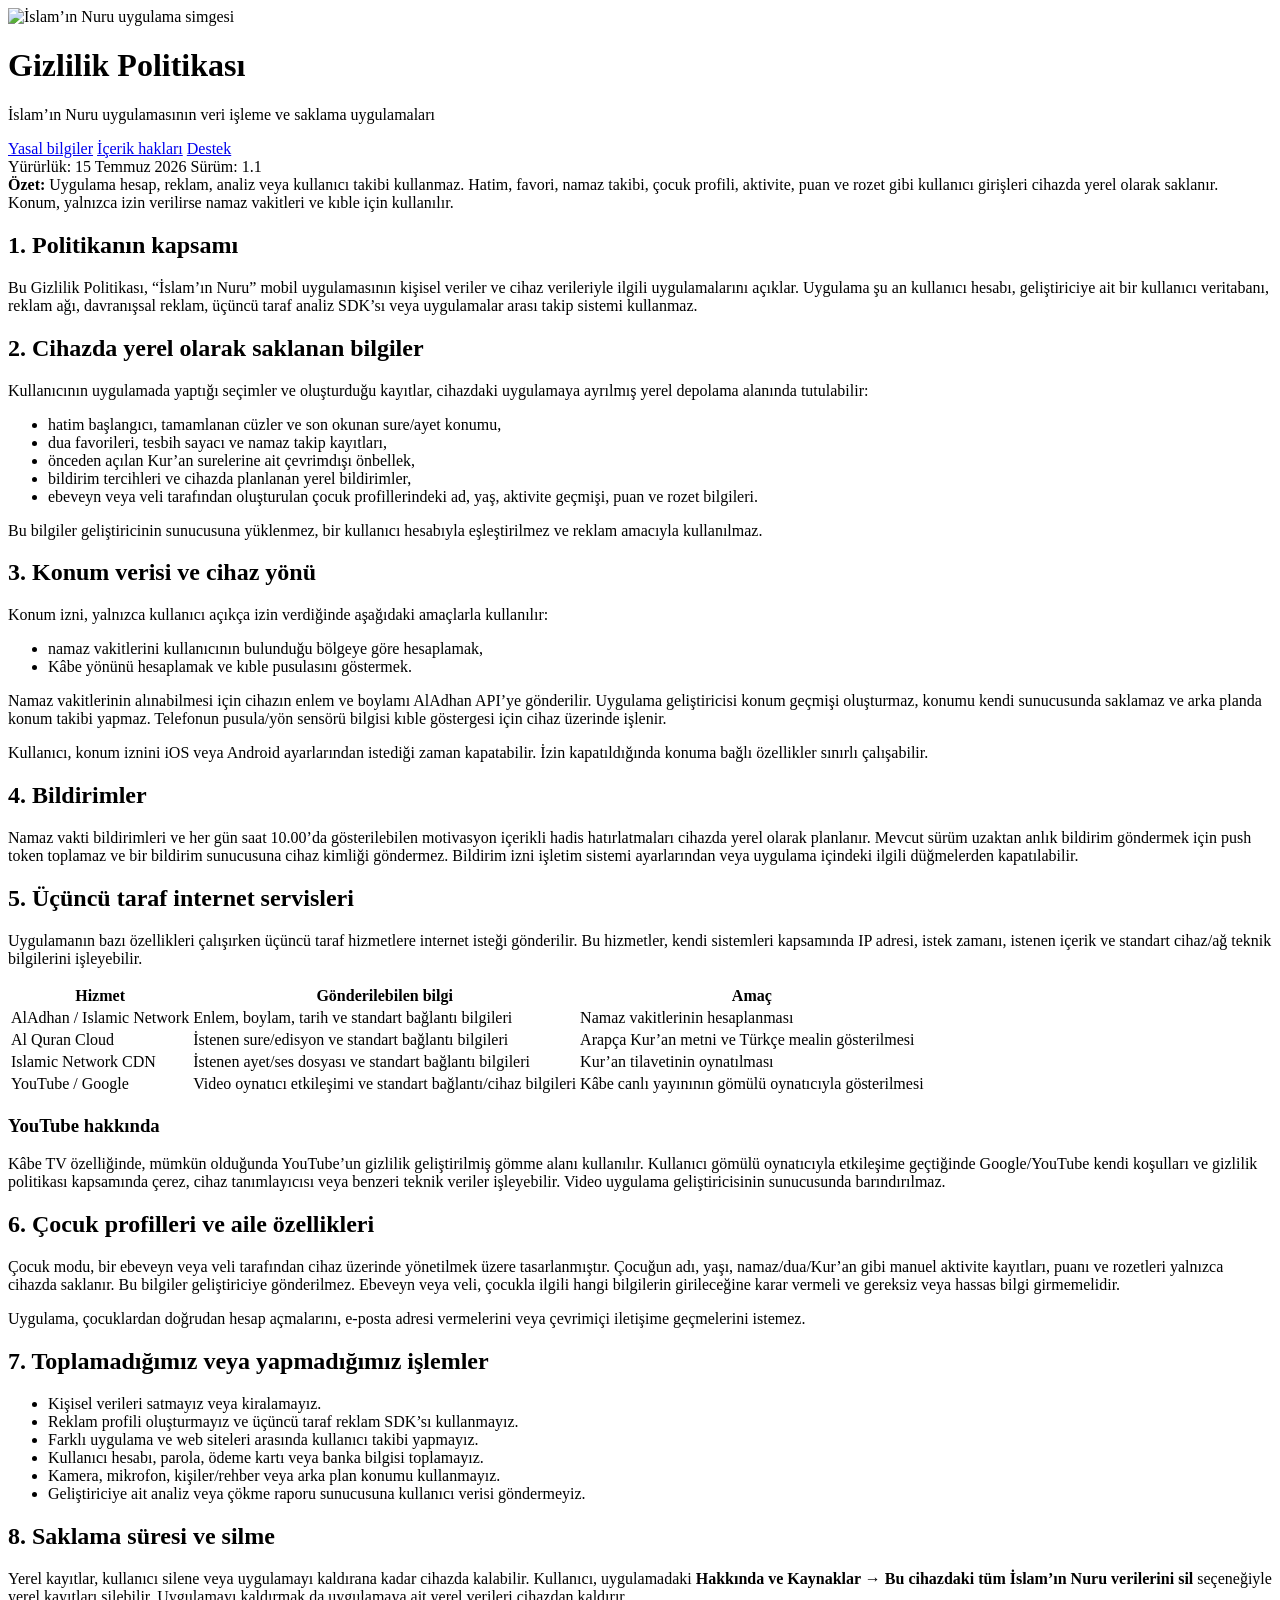
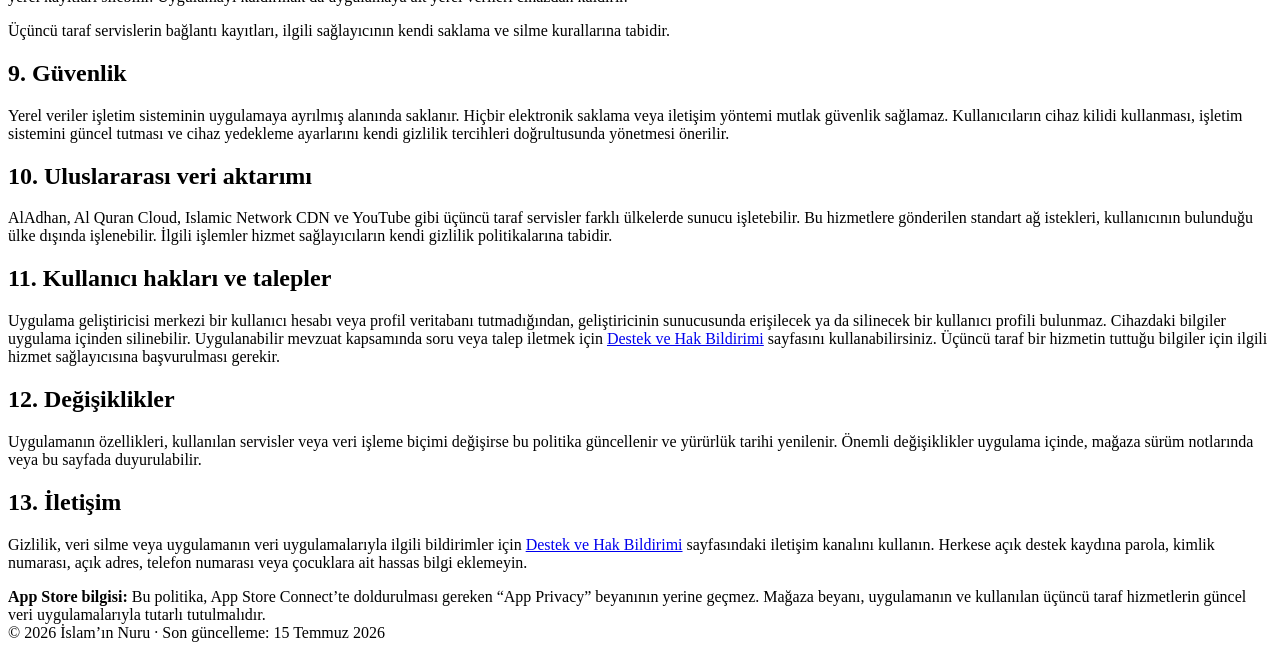
==== privacy-policy.html @ b2684654 "Add files via upload" ====
<!doctype html>
<html lang="tr">
<head>
  <meta charset="utf-8">
  <meta name="viewport" content="width=device-width,initial-scale=1">
  <meta name="description" content="İslam’ın Nuru gizlilik politikası">
  <title>İslam’ın Nuru — Gizlilik Politikası</title>
  <link rel="icon" href="assets/islamin-nuru-icon.png">
  <link rel="stylesheet" href="assets/style.css">
</head>
<body>
<main class="wrap">
  <header class="hero">
    <img class="logo" src="assets/islamin-nuru-icon.png" alt="İslam’ın Nuru uygulama simgesi">
    <h1>Gizlilik Politikası</h1>
    <p>İslam’ın Nuru uygulamasının veri işleme ve saklama uygulamaları</p>
    <nav class="nav">
      <a href="index.html">Yasal bilgiler</a>
      <a href="content-rights.html">İçerik hakları</a>
      <a href="support.html">Destek</a>
    </nav>
  </header>

  <article class="card">
    <div class="meta">
      <span class="badge">Yürürlük: 15 Temmuz 2026</span>
      <span class="badge">Sürüm: 1.1</span>
    </div>

    <div class="notice"><strong>Özet:</strong> Uygulama hesap, reklam, analiz veya kullanıcı takibi kullanmaz. Hatim, favori, namaz takibi, çocuk profili, aktivite, puan ve rozet gibi kullanıcı girişleri cihazda yerel olarak saklanır. Konum, yalnızca izin verilirse namaz vakitleri ve kıble için kullanılır.</div>

    <h2>1. Politikanın kapsamı</h2>
    <p>Bu Gizlilik Politikası, “İslam’ın Nuru” mobil uygulamasının kişisel veriler ve cihaz verileriyle ilgili uygulamalarını açıklar. Uygulama şu an kullanıcı hesabı, geliştiriciye ait bir kullanıcı veritabanı, reklam ağı, davranışsal reklam, üçüncü taraf analiz SDK’sı veya uygulamalar arası takip sistemi kullanmaz.</p>

    <h2>2. Cihazda yerel olarak saklanan bilgiler</h2>
    <p>Kullanıcının uygulamada yaptığı seçimler ve oluşturduğu kayıtlar, cihazdaki uygulamaya ayrılmış yerel depolama alanında tutulabilir:</p>
    <ul>
      <li>hatim başlangıcı, tamamlanan cüzler ve son okunan sure/ayet konumu,</li>
      <li>dua favorileri, tesbih sayacı ve namaz takip kayıtları,</li>
      <li>önceden açılan Kur’an surelerine ait çevrimdışı önbellek,</li>
      <li>bildirim tercihleri ve cihazda planlanan yerel bildirimler,</li>
      <li>ebeveyn veya veli tarafından oluşturulan çocuk profillerindeki ad, yaş, aktivite geçmişi, puan ve rozet bilgileri.</li>
    </ul>
    <p>Bu bilgiler geliştiricinin sunucusuna yüklenmez, bir kullanıcı hesabıyla eşleştirilmez ve reklam amacıyla kullanılmaz.</p>

    <h2>3. Konum verisi ve cihaz yönü</h2>
    <p>Konum izni, yalnızca kullanıcı açıkça izin verdiğinde aşağıdaki amaçlarla kullanılır:</p>
    <ul>
      <li>namaz vakitlerini kullanıcının bulunduğu bölgeye göre hesaplamak,</li>
      <li>Kâbe yönünü hesaplamak ve kıble pusulasını göstermek.</li>
    </ul>
    <p>Namaz vakitlerinin alınabilmesi için cihazın enlem ve boylamı AlAdhan API’ye gönderilir. Uygulama geliştiricisi konum geçmişi oluşturmaz, konumu kendi sunucusunda saklamaz ve arka planda konum takibi yapmaz. Telefonun pusula/yön sensörü bilgisi kıble göstergesi için cihaz üzerinde işlenir.</p>
    <p>Kullanıcı, konum iznini iOS veya Android ayarlarından istediği zaman kapatabilir. İzin kapatıldığında konuma bağlı özellikler sınırlı çalışabilir.</p>

    <h2>4. Bildirimler</h2>
    <p>Namaz vakti bildirimleri ve her gün saat 10.00’da gösterilebilen motivasyon içerikli hadis hatırlatmaları cihazda yerel olarak planlanır. Mevcut sürüm uzaktan anlık bildirim göndermek için push token toplamaz ve bir bildirim sunucusuna cihaz kimliği göndermez. Bildirim izni işletim sistemi ayarlarından veya uygulama içindeki ilgili düğmelerden kapatılabilir.</p>

    <h2>5. Üçüncü taraf internet servisleri</h2>
    <p>Uygulamanın bazı özellikleri çalışırken üçüncü taraf hizmetlere internet isteği gönderilir. Bu hizmetler, kendi sistemleri kapsamında IP adresi, istek zamanı, istenen içerik ve standart cihaz/ağ teknik bilgilerini işleyebilir.</p>

    <div class="table-wrap">
      <table>
        <thead><tr><th>Hizmet</th><th>Gönderilebilen bilgi</th><th>Amaç</th></tr></thead>
        <tbody>
          <tr><td>AlAdhan / Islamic Network</td><td>Enlem, boylam, tarih ve standart bağlantı bilgileri</td><td>Namaz vakitlerinin hesaplanması</td></tr>
          <tr><td>Al Quran Cloud</td><td>İstenen sure/edisyon ve standart bağlantı bilgileri</td><td>Arapça Kur’an metni ve Türkçe mealin gösterilmesi</td></tr>
          <tr><td>Islamic Network CDN</td><td>İstenen ayet/ses dosyası ve standart bağlantı bilgileri</td><td>Kur’an tilavetinin oynatılması</td></tr>
          <tr><td>YouTube / Google</td><td>Video oynatıcı etkileşimi ve standart bağlantı/cihaz bilgileri</td><td>Kâbe canlı yayınının gömülü oynatıcıyla gösterilmesi</td></tr>
        </tbody>
      </table>
    </div>

    <h3>YouTube hakkında</h3>
    <p>Kâbe TV özelliğinde, mümkün olduğunda YouTube’un gizlilik geliştirilmiş gömme alanı kullanılır. Kullanıcı gömülü oynatıcıyla etkileşime geçtiğinde Google/YouTube kendi koşulları ve gizlilik politikası kapsamında çerez, cihaz tanımlayıcısı veya benzeri teknik veriler işleyebilir. Video uygulama geliştiricisinin sunucusunda barındırılmaz.</p>

    <h2>6. Çocuk profilleri ve aile özellikleri</h2>
    <p>Çocuk modu, bir ebeveyn veya veli tarafından cihaz üzerinde yönetilmek üzere tasarlanmıştır. Çocuğun adı, yaşı, namaz/dua/Kur’an gibi manuel aktivite kayıtları, puanı ve rozetleri yalnızca cihazda saklanır. Bu bilgiler geliştiriciye gönderilmez. Ebeveyn veya veli, çocukla ilgili hangi bilgilerin girileceğine karar vermeli ve gereksiz veya hassas bilgi girmemelidir.</p>
    <p>Uygulama, çocuklardan doğrudan hesap açmalarını, e-posta adresi vermelerini veya çevrimiçi iletişime geçmelerini istemez.</p>

    <h2>7. Toplamadığımız veya yapmadığımız işlemler</h2>
    <ul>
      <li>Kişisel verileri satmayız veya kiralamayız.</li>
      <li>Reklam profili oluşturmayız ve üçüncü taraf reklam SDK’sı kullanmayız.</li>
      <li>Farklı uygulama ve web siteleri arasında kullanıcı takibi yapmayız.</li>
      <li>Kullanıcı hesabı, parola, ödeme kartı veya banka bilgisi toplamayız.</li>
      <li>Kamera, mikrofon, kişiler/rehber veya arka plan konumu kullanmayız.</li>
      <li>Geliştiriciye ait analiz veya çökme raporu sunucusuna kullanıcı verisi göndermeyiz.</li>
    </ul>

    <h2>8. Saklama süresi ve silme</h2>
    <p>Yerel kayıtlar, kullanıcı silene veya uygulamayı kaldırana kadar cihazda kalabilir. Kullanıcı, uygulamadaki <strong>Hakkında ve Kaynaklar → Bu cihazdaki tüm İslam’ın Nuru verilerini sil</strong> seçeneğiyle yerel kayıtları silebilir. Uygulamayı kaldırmak da uygulamaya ait yerel verileri cihazdan kaldırır.</p>
    <p>Üçüncü taraf servislerin bağlantı kayıtları, ilgili sağlayıcının kendi saklama ve silme kurallarına tabidir.</p>

    <h2>9. Güvenlik</h2>
    <p>Yerel veriler işletim sisteminin uygulamaya ayrılmış alanında saklanır. Hiçbir elektronik saklama veya iletişim yöntemi mutlak güvenlik sağlamaz. Kullanıcıların cihaz kilidi kullanması, işletim sistemini güncel tutması ve cihaz yedekleme ayarlarını kendi gizlilik tercihleri doğrultusunda yönetmesi önerilir.</p>

    <h2>10. Uluslararası veri aktarımı</h2>
    <p>AlAdhan, Al Quran Cloud, Islamic Network CDN ve YouTube gibi üçüncü taraf servisler farklı ülkelerde sunucu işletebilir. Bu hizmetlere gönderilen standart ağ istekleri, kullanıcının bulunduğu ülke dışında işlenebilir. İlgili işlemler hizmet sağlayıcıların kendi gizlilik politikalarına tabidir.</p>

    <h2>11. Kullanıcı hakları ve talepler</h2>
    <p>Uygulama geliştiricisi merkezi bir kullanıcı hesabı veya profil veritabanı tutmadığından, geliştiricinin sunucusunda erişilecek ya da silinecek bir kullanıcı profili bulunmaz. Cihazdaki bilgiler uygulama içinden silinebilir. Uygulanabilir mevzuat kapsamında soru veya talep iletmek için <a href="support.html">Destek ve Hak Bildirimi</a> sayfasını kullanabilirsiniz. Üçüncü taraf bir hizmetin tuttuğu bilgiler için ilgili hizmet sağlayıcısına başvurulması gerekir.</p>

    <h2>12. Değişiklikler</h2>
    <p>Uygulamanın özellikleri, kullanılan servisler veya veri işleme biçimi değişirse bu politika güncellenir ve yürürlük tarihi yenilenir. Önemli değişiklikler uygulama içinde, mağaza sürüm notlarında veya bu sayfada duyurulabilir.</p>

    <h2>13. İletişim</h2>
    <p>Gizlilik, veri silme veya uygulamanın veri uygulamalarıyla ilgili bildirimler için <a href="support.html">Destek ve Hak Bildirimi</a> sayfasındaki iletişim kanalını kullanın. Herkese açık destek kaydına parola, kimlik numarası, açık adres, telefon numarası veya çocuklara ait hassas bilgi eklemeyin.</p>

    <div class="info"><strong>App Store bilgisi:</strong> Bu politika, App Store Connect’te doldurulması gereken “App Privacy” beyanının yerine geçmez. Mağaza beyanı, uygulamanın ve kullanılan üçüncü taraf hizmetlerin güncel veri uygulamalarıyla tutarlı tutulmalıdır.</div>
  </article>

  <footer>© 2026 İslam’ın Nuru · Son güncelleme: 15 Temmuz 2026</footer>
</main>
</body>
</html>
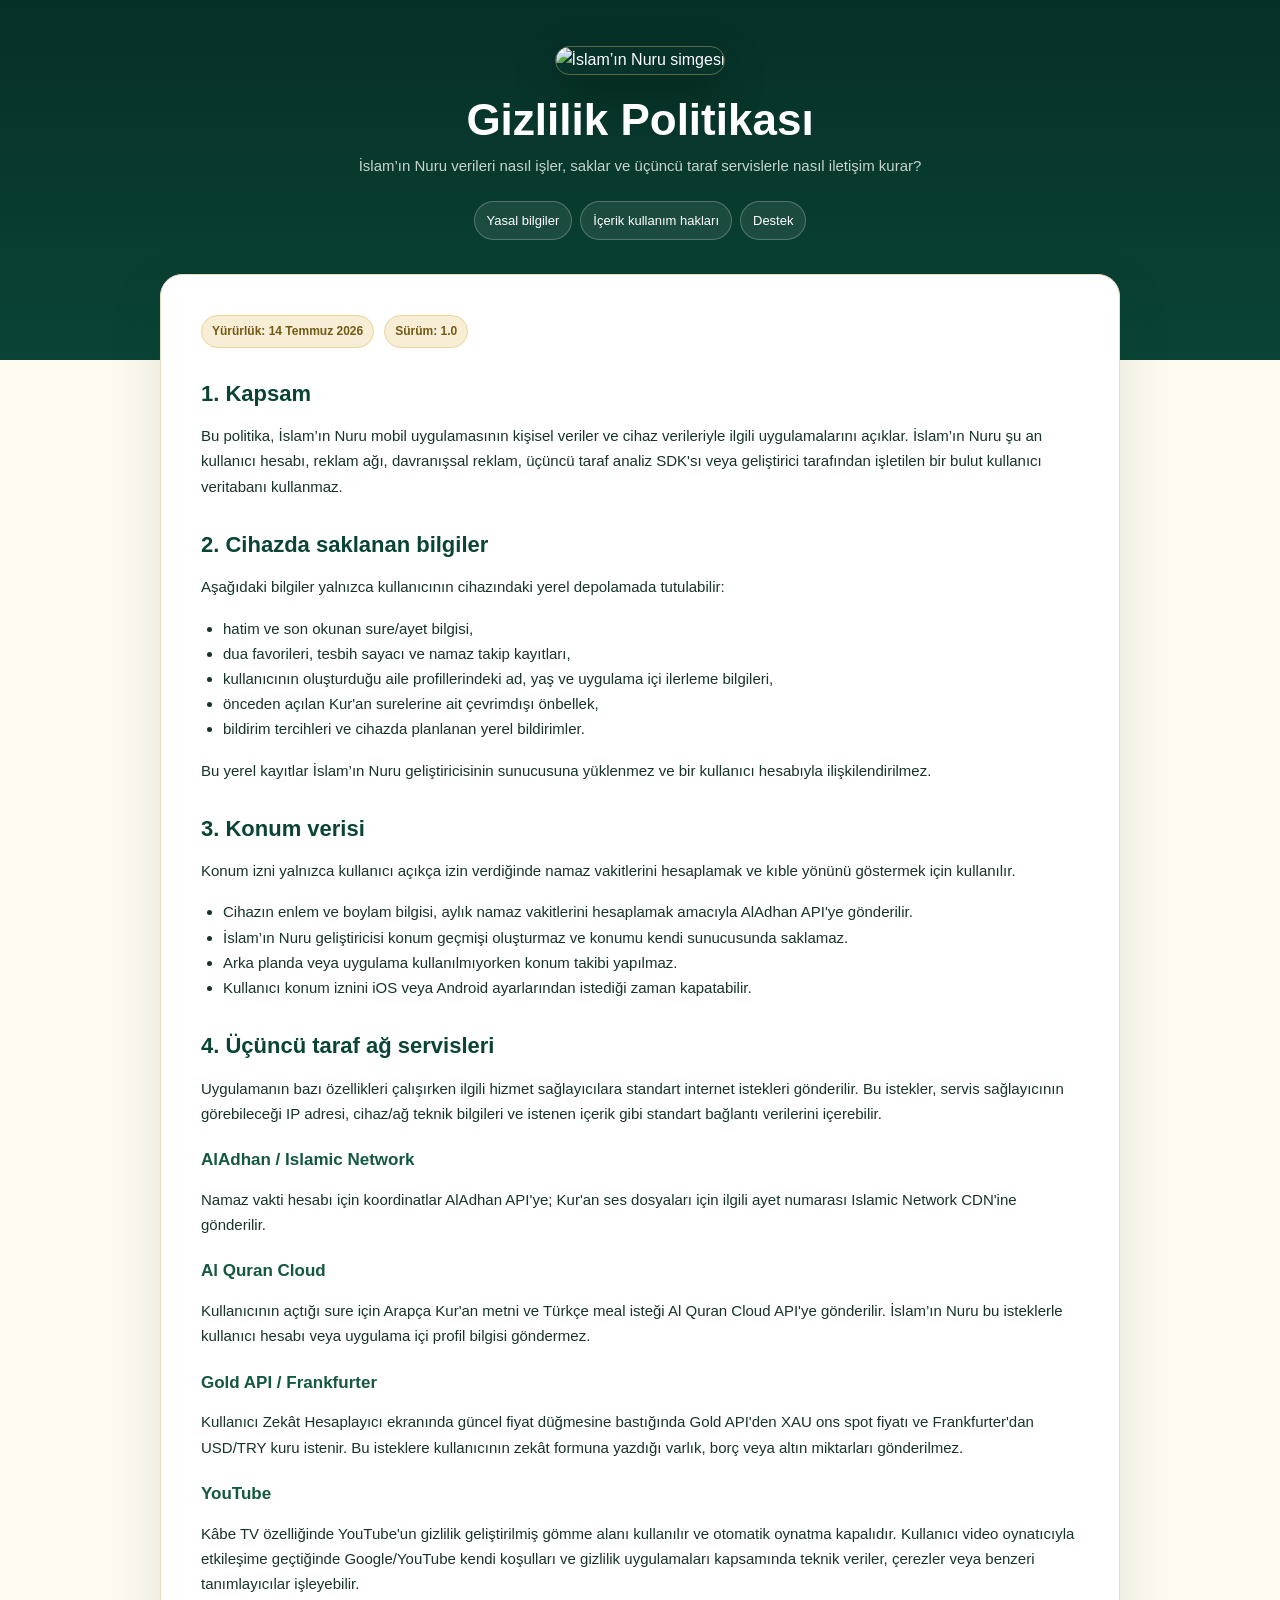
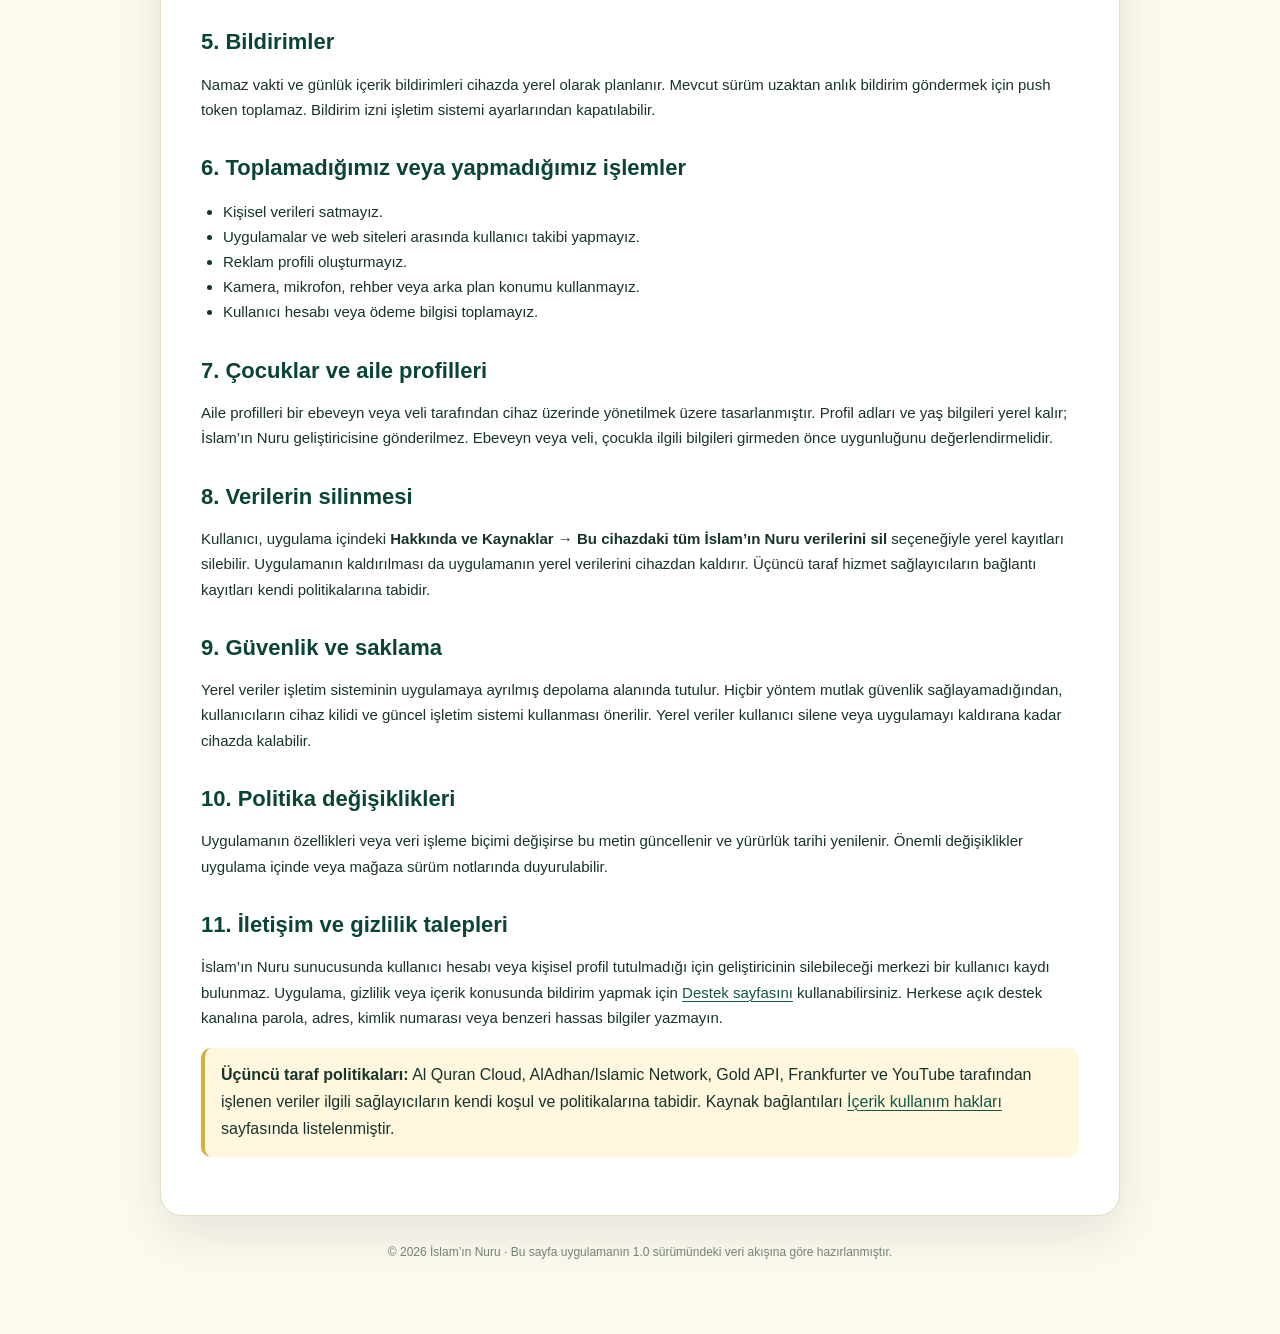
==== commit 3d4e3c6b: "Add files via upload" ====
--- a/privacy-policy.html
+++ b/privacy-policy.html
@@ -4,112 +4,101 @@
   <meta charset="utf-8">
   <meta name="viewport" content="width=device-width,initial-scale=1">
   <meta name="description" content="İslam’ın Nuru gizlilik politikası">
-  <title>İslam’ın Nuru — Gizlilik Politikası</title>
-  <link rel="icon" href="assets/islamin-nuru-icon.png">
+  <title>İslam’ın Nuru Gizlilik Politikası</title>
+  <link rel="icon" href="assets/nurapp-icon.png">
   <link rel="stylesheet" href="assets/style.css">
 </head>
 <body>
 <main class="wrap">
   <header class="hero">
-    <img class="logo" src="assets/islamin-nuru-icon.png" alt="İslam’ın Nuru uygulama simgesi">
+    <img class="logo" src="assets/nurapp-icon.png" alt="İslam’ın Nuru simgesi">
     <h1>Gizlilik Politikası</h1>
-    <p>İslam’ın Nuru uygulamasının veri işleme ve saklama uygulamaları</p>
+    <p>İslam’ın Nuru verileri nasıl işler, saklar ve üçüncü taraf servislerle nasıl iletişim kurar?</p>
     <nav class="nav">
       <a href="index.html">Yasal bilgiler</a>
-      <a href="content-rights.html">İçerik hakları</a>
+      <a href="content-rights.html">İçerik kullanım hakları</a>
       <a href="support.html">Destek</a>
     </nav>
   </header>
 
   <article class="card">
     <div class="meta">
-      <span class="badge">Yürürlük: 15 Temmuz 2026</span>
-      <span class="badge">Sürüm: 1.1</span>
+      <span class="badge">Yürürlük: 14 Temmuz 2026</span>
+      <span class="badge">Sürüm: 1.0</span>
     </div>
 
-    <div class="notice"><strong>Özet:</strong> Uygulama hesap, reklam, analiz veya kullanıcı takibi kullanmaz. Hatim, favori, namaz takibi, çocuk profili, aktivite, puan ve rozet gibi kullanıcı girişleri cihazda yerel olarak saklanır. Konum, yalnızca izin verilirse namaz vakitleri ve kıble için kullanılır.</div>
+    <h2>1. Kapsam</h2>
+    <p>Bu politika, İslam’ın Nuru mobil uygulamasının kişisel veriler ve cihaz verileriyle ilgili uygulamalarını açıklar. İslam’ın Nuru şu an kullanıcı hesabı, reklam ağı, davranışsal reklam, üçüncü taraf analiz SDK'sı veya geliştirici tarafından işletilen bir bulut kullanıcı veritabanı kullanmaz.</p>
 
-    <h2>1. Politikanın kapsamı</h2>
-    <p>Bu Gizlilik Politikası, “İslam’ın Nuru” mobil uygulamasının kişisel veriler ve cihaz verileriyle ilgili uygulamalarını açıklar. Uygulama şu an kullanıcı hesabı, geliştiriciye ait bir kullanıcı veritabanı, reklam ağı, davranışsal reklam, üçüncü taraf analiz SDK’sı veya uygulamalar arası takip sistemi kullanmaz.</p>
+    <h2>2. Cihazda saklanan bilgiler</h2>
+    <p>Aşağıdaki bilgiler yalnızca kullanıcının cihazındaki yerel depolamada tutulabilir:</p>
+    <ul>
+      <li>hatim ve son okunan sure/ayet bilgisi,</li>
+      <li>dua favorileri, tesbih sayacı ve namaz takip kayıtları,</li>
+      <li>kullanıcının oluşturduğu aile profillerindeki ad, yaş ve uygulama içi ilerleme bilgileri,</li>
+      <li>önceden açılan Kur'an surelerine ait çevrimdışı önbellek,</li>
+      <li>bildirim tercihleri ve cihazda planlanan yerel bildirimler.</li>
+    </ul>
+    <p>Bu yerel kayıtlar İslam’ın Nuru geliştiricisinin sunucusuna yüklenmez ve bir kullanıcı hesabıyla ilişkilendirilmez.</p>
 
-    <h2>2. Cihazda yerel olarak saklanan bilgiler</h2>
-    <p>Kullanıcının uygulamada yaptığı seçimler ve oluşturduğu kayıtlar, cihazdaki uygulamaya ayrılmış yerel depolama alanında tutulabilir:</p>
+    <h2>3. Konum verisi</h2>
+    <p>Konum izni yalnızca kullanıcı açıkça izin verdiğinde namaz vakitlerini hesaplamak ve kıble yönünü göstermek için kullanılır.</p>
     <ul>
-      <li>hatim başlangıcı, tamamlanan cüzler ve son okunan sure/ayet konumu,</li>
-      <li>dua favorileri, tesbih sayacı ve namaz takip kayıtları,</li>
-      <li>önceden açılan Kur’an surelerine ait çevrimdışı önbellek,</li>
-      <li>bildirim tercihleri ve cihazda planlanan yerel bildirimler,</li>
-      <li>ebeveyn veya veli tarafından oluşturulan çocuk profillerindeki ad, yaş, aktivite geçmişi, puan ve rozet bilgileri.</li>
-    </ul>
-    <p>Bu bilgiler geliştiricinin sunucusuna yüklenmez, bir kullanıcı hesabıyla eşleştirilmez ve reklam amacıyla kullanılmaz.</p>
-
-    <h2>3. Konum verisi ve cihaz yönü</h2>
-    <p>Konum izni, yalnızca kullanıcı açıkça izin verdiğinde aşağıdaki amaçlarla kullanılır:</p>
-    <ul>
-      <li>namaz vakitlerini kullanıcının bulunduğu bölgeye göre hesaplamak,</li>
-      <li>Kâbe yönünü hesaplamak ve kıble pusulasını göstermek.</li>
-    </ul>
-    <p>Namaz vakitlerinin alınabilmesi için cihazın enlem ve boylamı AlAdhan API’ye gönderilir. Uygulama geliştiricisi konum geçmişi oluşturmaz, konumu kendi sunucusunda saklamaz ve arka planda konum takibi yapmaz. Telefonun pusula/yön sensörü bilgisi kıble göstergesi için cihaz üzerinde işlenir.</p>
-    <p>Kullanıcı, konum iznini iOS veya Android ayarlarından istediği zaman kapatabilir. İzin kapatıldığında konuma bağlı özellikler sınırlı çalışabilir.</p>
-
-    <h2>4. Bildirimler</h2>
-    <p>Namaz vakti bildirimleri ve her gün saat 10.00’da gösterilebilen motivasyon içerikli hadis hatırlatmaları cihazda yerel olarak planlanır. Mevcut sürüm uzaktan anlık bildirim göndermek için push token toplamaz ve bir bildirim sunucusuna cihaz kimliği göndermez. Bildirim izni işletim sistemi ayarlarından veya uygulama içindeki ilgili düğmelerden kapatılabilir.</p>
-
-    <h2>5. Üçüncü taraf internet servisleri</h2>
-    <p>Uygulamanın bazı özellikleri çalışırken üçüncü taraf hizmetlere internet isteği gönderilir. Bu hizmetler, kendi sistemleri kapsamında IP adresi, istek zamanı, istenen içerik ve standart cihaz/ağ teknik bilgilerini işleyebilir.</p>
-
-    <div class="table-wrap">
-      <table>
-        <thead><tr><th>Hizmet</th><th>Gönderilebilen bilgi</th><th>Amaç</th></tr></thead>
-        <tbody>
-          <tr><td>AlAdhan / Islamic Network</td><td>Enlem, boylam, tarih ve standart bağlantı bilgileri</td><td>Namaz vakitlerinin hesaplanması</td></tr>
-          <tr><td>Al Quran Cloud</td><td>İstenen sure/edisyon ve standart bağlantı bilgileri</td><td>Arapça Kur’an metni ve Türkçe mealin gösterilmesi</td></tr>
-          <tr><td>Islamic Network CDN</td><td>İstenen ayet/ses dosyası ve standart bağlantı bilgileri</td><td>Kur’an tilavetinin oynatılması</td></tr>
-          <tr><td>YouTube / Google</td><td>Video oynatıcı etkileşimi ve standart bağlantı/cihaz bilgileri</td><td>Kâbe canlı yayınının gömülü oynatıcıyla gösterilmesi</td></tr>
-        </tbody>
-      </table>
-    </div>
-
-    <h3>YouTube hakkında</h3>
-    <p>Kâbe TV özelliğinde, mümkün olduğunda YouTube’un gizlilik geliştirilmiş gömme alanı kullanılır. Kullanıcı gömülü oynatıcıyla etkileşime geçtiğinde Google/YouTube kendi koşulları ve gizlilik politikası kapsamında çerez, cihaz tanımlayıcısı veya benzeri teknik veriler işleyebilir. Video uygulama geliştiricisinin sunucusunda barındırılmaz.</p>
-
-    <h2>6. Çocuk profilleri ve aile özellikleri</h2>
-    <p>Çocuk modu, bir ebeveyn veya veli tarafından cihaz üzerinde yönetilmek üzere tasarlanmıştır. Çocuğun adı, yaşı, namaz/dua/Kur’an gibi manuel aktivite kayıtları, puanı ve rozetleri yalnızca cihazda saklanır. Bu bilgiler geliştiriciye gönderilmez. Ebeveyn veya veli, çocukla ilgili hangi bilgilerin girileceğine karar vermeli ve gereksiz veya hassas bilgi girmemelidir.</p>
-    <p>Uygulama, çocuklardan doğrudan hesap açmalarını, e-posta adresi vermelerini veya çevrimiçi iletişime geçmelerini istemez.</p>
-
-    <h2>7. Toplamadığımız veya yapmadığımız işlemler</h2>
-    <ul>
-      <li>Kişisel verileri satmayız veya kiralamayız.</li>
-      <li>Reklam profili oluşturmayız ve üçüncü taraf reklam SDK’sı kullanmayız.</li>
-      <li>Farklı uygulama ve web siteleri arasında kullanıcı takibi yapmayız.</li>
-      <li>Kullanıcı hesabı, parola, ödeme kartı veya banka bilgisi toplamayız.</li>
-      <li>Kamera, mikrofon, kişiler/rehber veya arka plan konumu kullanmayız.</li>
-      <li>Geliştiriciye ait analiz veya çökme raporu sunucusuna kullanıcı verisi göndermeyiz.</li>
+      <li>Cihazın enlem ve boylam bilgisi, aylık namaz vakitlerini hesaplamak amacıyla AlAdhan API'ye gönderilir.</li>
+      <li>İslam’ın Nuru geliştiricisi konum geçmişi oluşturmaz ve konumu kendi sunucusunda saklamaz.</li>
+      <li>Arka planda veya uygulama kullanılmıyorken konum takibi yapılmaz.</li>
+      <li>Kullanıcı konum iznini iOS veya Android ayarlarından istediği zaman kapatabilir.</li>
     </ul>
 
-    <h2>8. Saklama süresi ve silme</h2>
-    <p>Yerel kayıtlar, kullanıcı silene veya uygulamayı kaldırana kadar cihazda kalabilir. Kullanıcı, uygulamadaki <strong>Hakkında ve Kaynaklar → Bu cihazdaki tüm İslam’ın Nuru verilerini sil</strong> seçeneğiyle yerel kayıtları silebilir. Uygulamayı kaldırmak da uygulamaya ait yerel verileri cihazdan kaldırır.</p>
-    <p>Üçüncü taraf servislerin bağlantı kayıtları, ilgili sağlayıcının kendi saklama ve silme kurallarına tabidir.</p>
+    <h2>4. Üçüncü taraf ağ servisleri</h2>
+    <p>Uygulamanın bazı özellikleri çalışırken ilgili hizmet sağlayıcılara standart internet istekleri gönderilir. Bu istekler, servis sağlayıcının görebileceği IP adresi, cihaz/ağ teknik bilgileri ve istenen içerik gibi standart bağlantı verilerini içerebilir.</p>
 
-    <h2>9. Güvenlik</h2>
-    <p>Yerel veriler işletim sisteminin uygulamaya ayrılmış alanında saklanır. Hiçbir elektronik saklama veya iletişim yöntemi mutlak güvenlik sağlamaz. Kullanıcıların cihaz kilidi kullanması, işletim sistemini güncel tutması ve cihaz yedekleme ayarlarını kendi gizlilik tercihleri doğrultusunda yönetmesi önerilir.</p>
+    <h3>AlAdhan / Islamic Network</h3>
+    <p>Namaz vakti hesabı için koordinatlar AlAdhan API'ye; Kur'an ses dosyaları için ilgili ayet numarası Islamic Network CDN'ine gönderilir.</p>
 
-    <h2>10. Uluslararası veri aktarımı</h2>
-    <p>AlAdhan, Al Quran Cloud, Islamic Network CDN ve YouTube gibi üçüncü taraf servisler farklı ülkelerde sunucu işletebilir. Bu hizmetlere gönderilen standart ağ istekleri, kullanıcının bulunduğu ülke dışında işlenebilir. İlgili işlemler hizmet sağlayıcıların kendi gizlilik politikalarına tabidir.</p>
+    <h3>Al Quran Cloud</h3>
+    <p>Kullanıcının açtığı sure için Arapça Kur'an metni ve Türkçe meal isteği Al Quran Cloud API'ye gönderilir. İslam’ın Nuru bu isteklerle kullanıcı hesabı veya uygulama içi profil bilgisi göndermez.</p>
 
-    <h2>11. Kullanıcı hakları ve talepler</h2>
-    <p>Uygulama geliştiricisi merkezi bir kullanıcı hesabı veya profil veritabanı tutmadığından, geliştiricinin sunucusunda erişilecek ya da silinecek bir kullanıcı profili bulunmaz. Cihazdaki bilgiler uygulama içinden silinebilir. Uygulanabilir mevzuat kapsamında soru veya talep iletmek için <a href="support.html">Destek ve Hak Bildirimi</a> sayfasını kullanabilirsiniz. Üçüncü taraf bir hizmetin tuttuğu bilgiler için ilgili hizmet sağlayıcısına başvurulması gerekir.</p>
 
-    <h2>12. Değişiklikler</h2>
-    <p>Uygulamanın özellikleri, kullanılan servisler veya veri işleme biçimi değişirse bu politika güncellenir ve yürürlük tarihi yenilenir. Önemli değişiklikler uygulama içinde, mağaza sürüm notlarında veya bu sayfada duyurulabilir.</p>
+    <h3>Gold API / Frankfurter</h3>
+    <p>Kullanıcı Zekât Hesaplayıcı ekranında güncel fiyat düğmesine bastığında Gold API'den XAU ons spot fiyatı ve Frankfurter'dan USD/TRY kuru istenir. Bu isteklere kullanıcının zekât formuna yazdığı varlık, borç veya altın miktarları gönderilmez.</p>
 
-    <h2>13. İletişim</h2>
-    <p>Gizlilik, veri silme veya uygulamanın veri uygulamalarıyla ilgili bildirimler için <a href="support.html">Destek ve Hak Bildirimi</a> sayfasındaki iletişim kanalını kullanın. Herkese açık destek kaydına parola, kimlik numarası, açık adres, telefon numarası veya çocuklara ait hassas bilgi eklemeyin.</p>
+    <h3>YouTube</h3>
+    <p>Kâbe TV özelliğinde YouTube'un gizlilik geliştirilmiş gömme alanı kullanılır ve otomatik oynatma kapalıdır. Kullanıcı video oynatıcıyla etkileşime geçtiğinde Google/YouTube kendi koşulları ve gizlilik uygulamaları kapsamında teknik veriler, çerezler veya benzeri tanımlayıcılar işleyebilir.</p>
 
-    <div class="info"><strong>App Store bilgisi:</strong> Bu politika, App Store Connect’te doldurulması gereken “App Privacy” beyanının yerine geçmez. Mağaza beyanı, uygulamanın ve kullanılan üçüncü taraf hizmetlerin güncel veri uygulamalarıyla tutarlı tutulmalıdır.</div>
+    <h2>5. Bildirimler</h2>
+    <p>Namaz vakti ve günlük içerik bildirimleri cihazda yerel olarak planlanır. Mevcut sürüm uzaktan anlık bildirim göndermek için push token toplamaz. Bildirim izni işletim sistemi ayarlarından kapatılabilir.</p>
+
+    <h2>6. Toplamadığımız veya yapmadığımız işlemler</h2>
+    <ul>
+      <li>Kişisel verileri satmayız.</li>
+      <li>Uygulamalar ve web siteleri arasında kullanıcı takibi yapmayız.</li>
+      <li>Reklam profili oluşturmayız.</li>
+      <li>Kamera, mikrofon, rehber veya arka plan konumu kullanmayız.</li>
+      <li>Kullanıcı hesabı veya ödeme bilgisi toplamayız.</li>
+    </ul>
+
+    <h2>7. Çocuklar ve aile profilleri</h2>
+    <p>Aile profilleri bir ebeveyn veya veli tarafından cihaz üzerinde yönetilmek üzere tasarlanmıştır. Profil adları ve yaş bilgileri yerel kalır; İslam’ın Nuru geliştiricisine gönderilmez. Ebeveyn veya veli, çocukla ilgili bilgileri girmeden önce uygunluğunu değerlendirmelidir.</p>
+
+    <h2>8. Verilerin silinmesi</h2>
+    <p>Kullanıcı, uygulama içindeki <strong>Hakkında ve Kaynaklar → Bu cihazdaki tüm İslam’ın Nuru verilerini sil</strong> seçeneğiyle yerel kayıtları silebilir. Uygulamanın kaldırılması da uygulamanın yerel verilerini cihazdan kaldırır. Üçüncü taraf hizmet sağlayıcıların bağlantı kayıtları kendi politikalarına tabidir.</p>
+
+    <h2>9. Güvenlik ve saklama</h2>
+    <p>Yerel veriler işletim sisteminin uygulamaya ayrılmış depolama alanında tutulur. Hiçbir yöntem mutlak güvenlik sağlayamadığından, kullanıcıların cihaz kilidi ve güncel işletim sistemi kullanması önerilir. Yerel veriler kullanıcı silene veya uygulamayı kaldırana kadar cihazda kalabilir.</p>
+
+    <h2>10. Politika değişiklikleri</h2>
+    <p>Uygulamanın özellikleri veya veri işleme biçimi değişirse bu metin güncellenir ve yürürlük tarihi yenilenir. Önemli değişiklikler uygulama içinde veya mağaza sürüm notlarında duyurulabilir.</p>
+
+    <h2>11. İletişim ve gizlilik talepleri</h2>
+    <p>İslam’ın Nuru sunucusunda kullanıcı hesabı veya kişisel profil tutulmadığı için geliştiricinin silebileceği merkezi bir kullanıcı kaydı bulunmaz. Uygulama, gizlilik veya içerik konusunda bildirim yapmak için <a href="support.html">Destek sayfasını</a> kullanabilirsiniz. Herkese açık destek kanalına parola, adres, kimlik numarası veya benzeri hassas bilgiler yazmayın.</p>
+
+    <div class="notice">
+      <strong>Üçüncü taraf politikaları:</strong> Al Quran Cloud, AlAdhan/Islamic Network, Gold API, Frankfurter ve YouTube tarafından işlenen veriler ilgili sağlayıcıların kendi koşul ve politikalarına tabidir. Kaynak bağlantıları <a href="content-rights.html">İçerik kullanım hakları</a> sayfasında listelenmiştir.
+    </div>
   </article>
 
-  <footer>© 2026 İslam’ın Nuru · Son güncelleme: 15 Temmuz 2026</footer>
+  <footer>© 2026 İslam’ın Nuru · Bu sayfa uygulamanın 1.0 sürümündeki veri akışına göre hazırlanmıştır.</footer>
 </main>
 </body>
 </html>
--- a/assets/style.css
+++ b/assets/style.css
@@ -0,0 +1,50 @@
+:root {
+  --green-950:#062f27;
+  --green-900:#0a4436;
+  --green-800:#145743;
+  --green-100:#eaf4ef;
+  --gold:#d5ad45;
+  --gold-light:#f2d77d;
+  --cream:#fffaf0;
+  --paper:#ffffff;
+  --ink:#17332a;
+  --muted:#61736d;
+  --line:#e8dcc0;
+  --danger:#8e2d2d;
+  color-scheme:light;
+}
+*{box-sizing:border-box}
+html{scroll-behavior:smooth}
+body{margin:0;background:linear-gradient(180deg,var(--green-950) 0,var(--green-900) 360px,var(--cream) 360px);font-family:-apple-system,BlinkMacSystemFont,"Segoe UI",Roboto,Arial,sans-serif;color:var(--ink);line-height:1.68}
+a{color:var(--green-800);text-decoration-thickness:1px;text-underline-offset:3px;overflow-wrap:anywhere}
+.wrap{width:min(960px,calc(100% - 32px));margin:0 auto;padding:38px 0 72px}
+.hero{color:#fff;text-align:center;padding:8px 12px 34px}
+.logo{width:112px;height:112px;border-radius:24px;box-shadow:0 16px 44px rgba(0,0,0,.28);border:1px solid rgba(242,215,125,.35)}
+h1{font-size:clamp(28px,5vw,44px);line-height:1.15;margin:20px 0 8px}
+.hero p{margin:0;color:rgba(255,255,255,.78)}
+.card{background:var(--paper);border:1px solid var(--line);border-radius:22px;padding:clamp(22px,4vw,40px);box-shadow:0 18px 55px rgba(15,58,46,.12)}
+.card+.card{margin-top:18px}
+h2{font-size:22px;color:var(--green-900);margin:32px 0 8px;line-height:1.3}
+h2:first-child{margin-top:0}
+h3{font-size:17px;color:var(--green-800);margin:22px 0 6px;line-height:1.4}
+p,li{font-size:15px}
+ul{padding-left:22px}
+.meta{display:flex;gap:10px;flex-wrap:wrap;margin:0 0 26px}
+.badge{display:inline-flex;background:#f7eed5;color:#745a15;border:1px solid #ead39a;padding:5px 10px;border-radius:999px;font-size:12px;font-weight:700}
+.notice{background:#fff8df;border-left:4px solid var(--gold);padding:14px 16px;border-radius:10px;margin:18px 0}
+.info{background:var(--green-100);border-left:4px solid var(--green-800);padding:14px 16px;border-radius:10px;margin:18px 0}
+.nav{display:flex;justify-content:center;flex-wrap:wrap;gap:8px;margin-top:22px}
+.nav a{color:#fff;border:1px solid rgba(255,255,255,.24);background:rgba(255,255,255,.08);padding:8px 12px;border-radius:999px;text-decoration:none;font-size:13px}
+.source{border:1px solid var(--line);border-radius:14px;padding:16px;margin:13px 0;background:#fffcf4}
+.source strong{display:block;color:var(--green-900);font-size:16px}
+.actions{display:grid;grid-template-columns:repeat(auto-fit,minmax(220px,1fr));gap:14px}
+.action{display:block;border:1px solid var(--line);border-radius:16px;padding:18px;text-decoration:none;background:#fffcf4}
+.action strong{display:block;color:var(--green-900);margin-bottom:4px}
+.table-wrap{overflow-x:auto;margin:14px 0}
+table{width:100%;border-collapse:collapse;font-size:14px}
+th,td{border:1px solid var(--line);padding:10px 12px;text-align:left;vertical-align:top}
+th{background:#f7f0de;color:var(--green-900)}
+.small{font-size:13px;color:var(--muted)}
+code{background:#f3efe5;padding:2px 5px;border-radius:5px}
+footer{text-align:center;color:#71837c;font-size:12px;padding:26px 0 0}
+@media(max-width:600px){.wrap{width:min(100% - 20px,960px);padding-top:24px}.card{border-radius:17px}.logo{width:96px;height:96px}th,td{padding:8px}}
